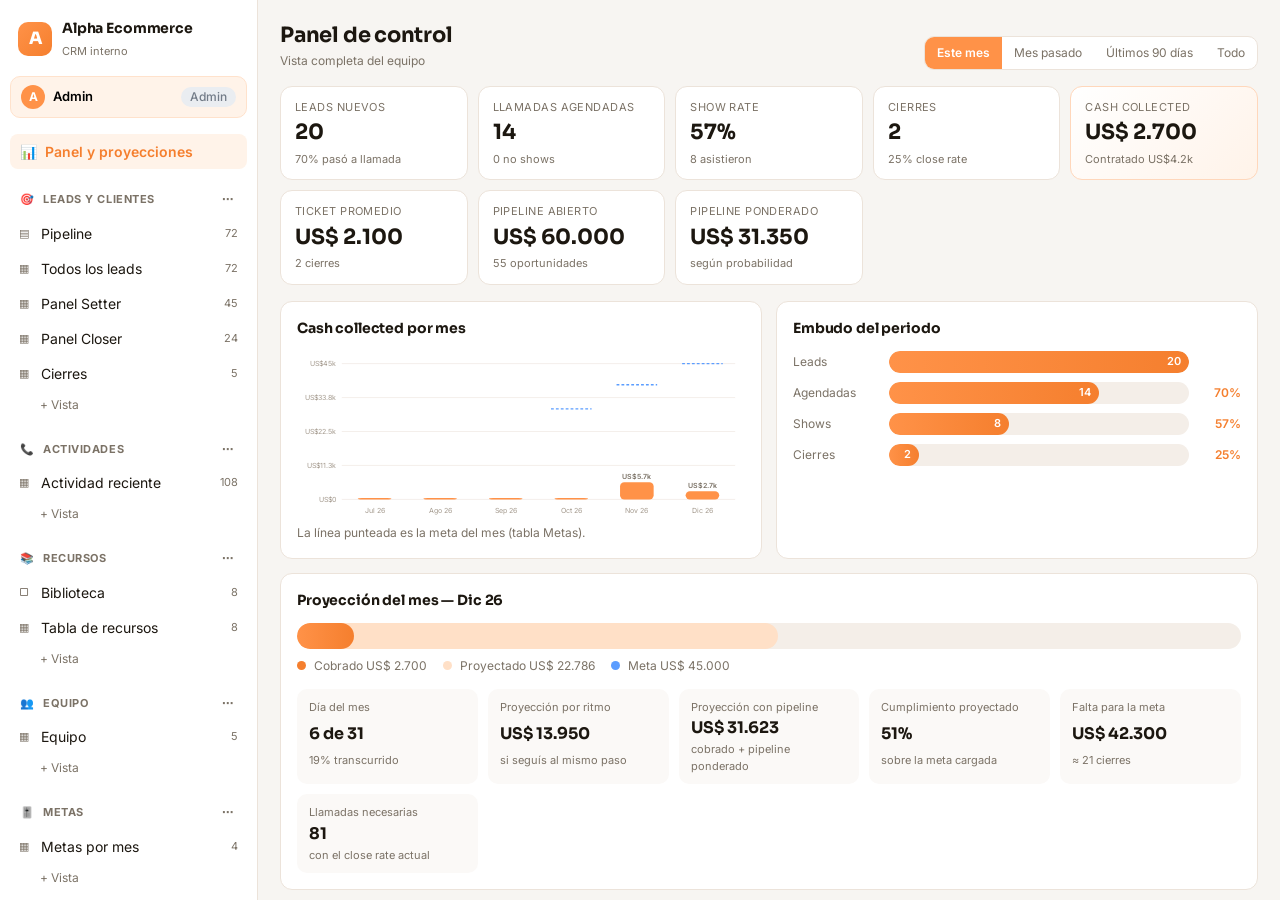
==== app/index.html @ f332f680 "Agregar Alpha CRM: panel interno tipo Airtable en /app Aplicación web estática (sin build, sin backe" ====
<!DOCTYPE html>
<html lang="es">
<head>
  <meta charset="UTF-8" />
  <meta name="viewport" content="width=device-width, initial-scale=1.0" />
  <title>Alpha CRM — Panel interno</title>
  <meta name="description" content="CRM interno de Alpha Ecommerce: leads, pipeline de setters y closers, recursos, métricas y proyecciones." />
  <meta name="robots" content="noindex" />
  <link rel="icon" href="data:image/svg+xml,%3Csvg xmlns='http://www.w3.org/2000/svg' viewBox='0 0 100 100'%3E%3Crect width='100' height='100' rx='22' fill='%23ff9248'/%3E%3Ctext x='50' y='70' font-size='62' font-family='sans-serif' font-weight='bold' text-anchor='middle' fill='white'%3EA%3C/text%3E%3C/svg%3E" />
  <link rel="preconnect" href="https://fonts.googleapis.com" />
  <link rel="preconnect" href="https://fonts.gstatic.com" crossorigin />
  <link href="https://fonts.googleapis.com/css2?family=Sora:wght@400;600;700;800&family=Inter:wght@400;500;600&display=swap" rel="stylesheet" />
  <link rel="stylesheet" href="assets/css/app.css" />
</head>
<body>

  <aside class="side" id="sidebar"></aside>
  <div class="side-scrim" id="sideScrim"></div>

  <main class="main">
    <div id="viewHead"></div>
    <div id="viewToolbar"></div>
    <div class="view-body" id="viewBody"></div>
  </main>

  <div class="toast-host" id="toastHost"></div>

  <script src="assets/js/utils.js"></script>
  <script src="assets/js/schema.js"></script>
  <script src="assets/js/seed.js"></script>
  <script src="assets/js/store.js"></script>
  <script src="assets/js/ui.js"></script>
  <script src="assets/js/fields.js"></script>
  <script src="assets/js/field-editor.js"></script>
  <script src="assets/js/record-card.js"></script>
  <script src="assets/js/grid.js"></script>
  <script src="assets/js/kanban.js"></script>
  <script src="assets/js/gallery.js"></script>
  <script src="assets/js/toolbar.js"></script>
  <script src="assets/js/metrics.js"></script>
  <script src="assets/js/dashboard.js"></script>
  <script src="assets/js/cloud.js"></script>
  <script src="assets/js/app.js"></script>
</body>
</html>
---- app/assets/css/app.css ----
/* ===================================================================
   Alpha CRM — estilos. Paleta naranja/blanco de Alpha Ecommerce.
   =================================================================== */

:root {
  --bg: #f7f5f2;
  --panel: #ffffff;
  --line: #ece3da;
  --line-soft: #f4eee8;
  --text: #1c1710;
  --muted: #7b7266;
  --brand: #ff9248;
  --brand-dark: #f57f2e;
  --brand-soft: #fff3e9;
  --ok: #3ec9a7;
  --warn: #fb7185;
  --wa: #25d366;
  --r: 12px;
  --shadow: 0 10px 30px -18px rgba(28, 23, 16, 0.4);
  --side-w: 258px;
}

* { box-sizing: border-box; margin: 0; padding: 0; }

body {
  font-family: 'Inter', system-ui, sans-serif;
  background: var(--bg);
  color: var(--text);
  font-size: 14px;
  line-height: 1.5;
  -webkit-font-smoothing: antialiased;
  display: flex;
  min-height: 100vh;
}
body.is-locked { overflow: hidden; }
body.is-resizing { cursor: col-resize; user-select: none; }

h1, h2, h3, h4, strong { font-family: 'Sora', sans-serif; letter-spacing: -0.01em; }
.muted { color: var(--muted); }
.small { font-size: 12px; }
.pos { color: #14a37f; font-weight: 600; }
.neg { color: #e05260; font-weight: 600; }

/* ================= barra lateral ================= */

.side {
  width: var(--side-w);
  flex: 0 0 var(--side-w);
  background: #fff;
  border-right: 1px solid var(--line);
  padding: 14px 10px 10px;
  display: flex;
  flex-direction: column;
  gap: 4px;
  overflow-y: auto;
  position: sticky;
  top: 0;
  height: 100vh;
}

.side__brand { display: flex; align-items: center; gap: 10px; padding: 4px 8px 12px; }
.side__logo {
  width: 34px; height: 34px; border-radius: 10px;
  background: linear-gradient(135deg, var(--brand), var(--brand-dark));
  color: #fff; font-family: 'Sora'; font-weight: 800;
  display: grid; place-items: center; font-size: 17px;
}
.side__brand strong { display: block; font-size: 14px; }
.side__sub { font-size: 11px; color: var(--muted); }

.side__user {
  display: flex; align-items: center; gap: 8px;
  background: var(--brand-soft); border: 1px solid #ffe2cc;
  border-radius: 10px; padding: 8px 10px; cursor: pointer;
  margin-bottom: 8px; width: 100%; text-align: left; font: inherit;
}
.side__user:hover { border-color: var(--brand); }
.side__user-name { flex: 1; font-weight: 600; font-size: 13px; overflow: hidden; text-overflow: ellipsis; white-space: nowrap; }
.avatar {
  width: 24px; height: 24px; border-radius: 50%; background: var(--brand); color: #fff;
  display: grid; place-items: center; font-size: 12px; font-weight: 700;
}

.side__group { margin-top: 10px; }
.side__group-head {
  display: flex; align-items: center; gap: 7px;
  padding: 6px 8px; font-size: 11px; font-weight: 700;
  text-transform: uppercase; letter-spacing: 0.05em; color: var(--muted);
}
.side__group-name { flex: 1; overflow: hidden; text-overflow: ellipsis; white-space: nowrap; }
.side__more, .side__add {
  background: none; border: none; cursor: pointer; color: var(--muted);
  font: inherit; border-radius: 6px; padding: 2px 6px;
}
.side__more:hover { background: var(--line-soft); color: var(--text); }

.side__item {
  display: flex; align-items: center; gap: 8px; width: 100%;
  background: none; border: none; cursor: pointer; font: inherit;
  padding: 7px 9px; border-radius: 8px; text-align: left; color: var(--text);
}
.side__item:hover { background: var(--line-soft); }
.side__item.is-on { background: var(--brand-soft); color: var(--brand-dark); font-weight: 600; }
.side__item--dash { margin-top: 4px; font-weight: 600; }
.side__ico { width: 18px; text-align: center; }
.side__vico { width: 14px; color: var(--muted); font-size: 11px; }
.side__count { margin-left: auto; font-size: 11px; color: var(--muted); }
.side__add { font-size: 12px; padding: 5px 9px 5px 30px; text-align: left; width: 100%; }
.side__add:hover { color: var(--brand-dark); }
.side__add--table { margin-top: 12px; padding-left: 12px; border-top: 1px solid var(--line-soft); padding-top: 12px; }

.side__foot { margin-top: auto; padding-top: 12px; display: grid; gap: 4px; }
.side__foot-btn {
  background: none; border: 1px solid var(--line); border-radius: 8px;
  padding: 7px 10px; cursor: pointer; font: inherit; font-size: 12px;
  text-align: left; color: var(--muted);
}
.side__foot-btn:hover { border-color: var(--brand); color: var(--text); }
.side__foot-btn.is-ok { color: #14a37f; border-color: #bdead9; }
.side__foot-btn.is-warn { color: #e05260; border-color: #ffd2d7; }

.side-scrim { display: none; }

/* ================= área principal ================= */

.main { flex: 1; min-width: 0; display: flex; flex-direction: column; height: 100vh; overflow: hidden; }

.view-head {
  display: flex; align-items: center; gap: 10px;
  padding: 12px 18px; background: #fff; border-bottom: 1px solid var(--line);
}
.view-head__ico { font-size: 18px; }
.view-head__table { font-size: 12px; color: var(--muted); }
.view-title {
  font-family: 'Sora'; font-weight: 700; font-size: 17px; border: 1px solid transparent;
  background: none; padding: 4px 8px; border-radius: 8px; color: var(--text); min-width: 120px;
}
.view-title:hover { border-color: var(--line); }
.view-title:focus { outline: none; border-color: var(--brand); background: #fff; }
.burger { display: none; background: none; border: none; font-size: 18px; cursor: pointer; }
.view-head--dash { display: none; }

.view-body { flex: 1; overflow: auto; padding: 0; }
body.is-dash .view-body { padding: 20px 22px 40px; }

/* ================= toolbar ================= */

.toolbar {
  display: flex; align-items: center; gap: 6px; flex-wrap: wrap;
  padding: 8px 18px; background: #fff; border-bottom: 1px solid var(--line);
}
.toolbar__spacer { flex: 1; }
.tbtn {
  display: inline-flex; align-items: center; gap: 5px;
  background: #fff; border: 1px solid var(--line); border-radius: 8px;
  padding: 6px 10px; font: inherit; font-size: 13px; cursor: pointer; color: var(--text);
}
.tbtn:hover { border-color: var(--brand); }
.tbtn.is-on { background: var(--brand-soft); border-color: #ffd7bb; color: var(--brand-dark); }
.tbtn__n {
  background: var(--brand); color: #fff; border-radius: 99px;
  font-size: 11px; padding: 0 6px; line-height: 16px;
}
.tbtn--primary { background: var(--brand); border-color: var(--brand); color: #fff; font-weight: 600; }
.tbtn--primary:hover { background: var(--brand-dark); border-color: var(--brand-dark); }
.tbtn--type { font-weight: 600; }
.tsearch {
  border: 1px solid var(--line); border-radius: 8px; padding: 6px 10px;
  font: inherit; font-size: 13px; min-width: 180px;
}
.tsearch:focus { outline: none; border-color: var(--brand); }

/* ================= grilla ================= */

.grid-wrap { overflow: auto; background: #fff; }
.grid { border-collapse: separate; border-spacing: 0; width: max-content; min-width: 100%; }

.grid th, .grid td {
  border-right: 1px solid var(--line-soft);
  border-bottom: 1px solid var(--line-soft);
  padding: 0 10px; height: 34px; text-align: left; vertical-align: middle;
  font-weight: 400; font-size: 13px;
  white-space: nowrap; overflow: hidden; text-overflow: ellipsis; max-width: 0;
}
.grid thead th {
  position: sticky; top: 0; z-index: 3;
  background: #fbf9f7; font-weight: 600; font-size: 12px; color: #4b4339;
  border-bottom: 1px solid var(--line);
}
.gh { position: relative; }
.gh__ico { color: var(--muted); margin-right: 5px; font-size: 11px; }
.gh__name { }
.gh__sort { color: var(--brand-dark); margin-left: 4px; }
.gh__menu {
  position: absolute; right: 6px; top: 50%; transform: translateY(-50%);
  background: none; border: none; cursor: pointer; color: var(--muted);
  opacity: 0; padding: 2px 4px; border-radius: 4px; font-size: 11px;
}
.gh:hover .gh__menu { opacity: 1; }
.gh__menu:hover { background: var(--line); color: var(--text); }
.gh__resize {
  position: absolute; right: -3px; top: 0; width: 7px; height: 100%;
  cursor: col-resize; z-index: 4;
}
.gh__resize:hover { background: var(--brand); opacity: 0.35; }
.gh--add { background: #fbf9f7; }
.gh__add { background: none; border: none; color: var(--muted); cursor: pointer; font: inherit; font-size: 12px; }
.gh__add:hover { color: var(--brand-dark); }

.gutter {
  position: sticky; left: 0; z-index: 2; background: #fff;
  border-right: 1px solid var(--line); text-align: center;
  color: var(--muted); font-size: 11px; padding: 0 4px;
}
.grid thead .gutter { z-index: 4; background: #fbf9f7; }
.gutter__check { display: none; }
.gutter__expand {
  display: none; background: none; border: none; cursor: pointer;
  color: var(--muted); font-size: 12px;
}
.grow:hover .gutter__n { display: none; }
.grow:hover .gutter__check { display: inline-block; }
.grow:hover .gutter__expand { display: inline-block; }
.grow:hover .gutter__expand:hover { color: var(--brand-dark); }
.grow:hover td { background: #fffdfb; }
.grow.is-checked td { background: var(--brand-soft); }

.gcell { cursor: default; position: relative; }
.gcell.is-sel { box-shadow: inset 0 0 0 2px var(--brand); border-radius: 2px; }
.gcell--new { color: var(--muted); cursor: pointer; }
.grow--new:hover td { background: var(--brand-soft); color: var(--brand-dark); }
.gutter__plus { color: var(--brand); font-weight: 700; }

.cell-input, .cell-area {
  width: 100%; border: none; outline: none; font: inherit; font-size: 13px;
  background: #fff; padding: 0; color: var(--text);
}
.cell-area { padding: 8px; border-radius: 8px; resize: vertical; min-width: 320px; }
.cell-link { color: var(--brand-dark); text-decoration: none; }
.cell-link:hover { text-decoration: underline; }
.cell-long { color: #4b4339; }
.num { font-variant-numeric: tabular-nums; }

.grid tfoot td {
  position: sticky; bottom: 0; background: #fbf9f7; z-index: 2;
  font-size: 11px; color: var(--muted); border-top: 1px solid var(--line);
}

.grow-group__cell {
  background: #fdf7f2 !important; font-weight: 600; cursor: pointer;
  border-bottom: 1px solid var(--line) !important; white-space: nowrap;
}
.grow-group__caret { color: var(--brand-dark); margin-right: 6px; }
.grow-group__count { color: var(--muted); font-weight: 400; margin-left: 10px; font-size: 12px; }
.grow-group__sum { color: var(--brand-dark); margin-left: 12px; font-size: 12px; }

.chip {
  display: inline-block; background: color-mix(in srgb, var(--chip) 20%, #fff);
  color: color-mix(in srgb, var(--chip) 70%, #241c14);
  border-radius: 99px; padding: 1px 9px; font-size: 12px; font-weight: 500;
  white-space: nowrap; max-width: 100%; overflow: hidden; text-overflow: ellipsis;
}
.chip--link { --chip: #5b9dff; }
.chip--btn { border: 1px solid transparent; cursor: pointer; font: inherit; font-size: 12px; opacity: 0.55; }
.chip--btn.is-on { opacity: 1; border-color: color-mix(in srgb, var(--chip) 60%, #fff); }

.check {
  display: inline-grid; place-items: center; width: 17px; height: 17px;
  border: 1.5px solid var(--line); border-radius: 5px; color: #fff; font-size: 11px;
}
.check.is-on { background: var(--ok); border-color: var(--ok); }
.stars { color: var(--line); letter-spacing: 1px; cursor: pointer; }
.stars .star.is-on { color: #f2c14e; }
.stars--big { font-size: 20px; }

.bulkbar {
  position: sticky; bottom: 14px; margin: 14px auto 0; width: max-content;
  display: flex; align-items: center; gap: 10px;
  background: #241c14; color: #fff; border-radius: 99px; padding: 8px 14px;
  box-shadow: var(--shadow); font-size: 13px; z-index: 5;
}
.bulkbar .btn2 { background: rgba(255,255,255,0.12); border-color: transparent; color: #fff; }
.bulkbar .btn2:hover { background: rgba(255,255,255,0.22); }

.empty { padding: 40px; text-align: center; color: var(--muted); display: grid; gap: 12px; justify-items: center; }

/* ================= kanban ================= */

.kanban { display: flex; gap: 12px; padding: 16px; align-items: flex-start; overflow-x: auto; min-height: 100%; }
.kcol {
  background: #fff; border: 1px solid var(--line); border-radius: var(--r);
  width: 260px; flex: 0 0 260px; padding: 10px; display: flex; flex-direction: column; gap: 8px;
  max-height: calc(100vh - 160px);
}
.kcol.is-over { border-color: var(--brand); background: var(--brand-soft); }
.kcol__head { display: flex; align-items: center; gap: 6px; }
.kcol__count { color: var(--muted); font-size: 12px; }
.kcol__sum { margin-left: auto; font-size: 12px; font-weight: 600; color: var(--brand-dark); }
.kcol__list { display: grid; gap: 8px; overflow-y: auto; }
.kcol__add {
  background: none; border: 1px dashed var(--line); border-radius: 8px;
  padding: 6px; cursor: pointer; color: var(--muted); font: inherit; font-size: 12px;
}
.kcol__add:hover { border-color: var(--brand); color: var(--brand-dark); }

.kcard {
  background: #fff; border: 1px solid var(--line); border-radius: 10px;
  padding: 9px 10px; cursor: pointer; box-shadow: 0 1px 2px rgba(28,23,16,0.05);
}
.kcard:hover { border-color: var(--brand); }
.kcard.is-dragging { opacity: 0.4; }
.kcard__title { font-weight: 600; font-size: 13px; margin-bottom: 5px; }
.kcard__meta { display: flex; flex-wrap: wrap; gap: 4px; font-size: 11px; color: var(--muted); }
.kcard__bit { max-width: 100%; overflow: hidden; text-overflow: ellipsis; white-space: nowrap; }

/* ================= galería ================= */

.gallery {
  display: grid; gap: 14px; padding: 18px;
  grid-template-columns: repeat(auto-fill, minmax(255px, 1fr));
}
.gcard {
  background: #fff; border: 1px solid var(--line); border-radius: var(--r);
  padding: 14px; display: flex; flex-direction: column; gap: 8px;
}
.gcard.is-star { border-color: #ffd7bb; box-shadow: 0 6px 20px -14px rgba(255,146,72,0.7); }
.gcard__head { display: flex; align-items: flex-start; gap: 8px; }
.gcard__title { font-size: 14px; flex: 1; }
.gcard__star { color: var(--brand); }
.gcard__chips { display: flex; gap: 5px; flex-wrap: wrap; }
.gcard__desc { color: var(--muted); font-size: 13px; }
.gcard__foot { margin-top: auto; display: flex; gap: 8px; align-items: center; }
.gcard--new {
  border-style: dashed; color: var(--muted); cursor: pointer; font: inherit;
  align-items: center; justify-content: center; min-height: 120px;
}
.gcard--new:hover { border-color: var(--brand); color: var(--brand-dark); }

/* ================= dashboard ================= */

.dash-head { display: flex; align-items: flex-end; gap: 16px; flex-wrap: wrap; margin-bottom: 16px; }
.dash-title { font-size: 21px; }
.seg { display: flex; background: #fff; border: 1px solid var(--line); border-radius: 10px; overflow: hidden; margin-left: auto; }
.seg__btn { background: none; border: none; padding: 7px 12px; cursor: pointer; font: inherit; font-size: 12px; color: var(--muted); }
.seg__btn.is-on { background: var(--brand); color: #fff; font-weight: 600; }

.kpis { display: grid; gap: 10px; grid-template-columns: repeat(auto-fit, minmax(165px, 1fr)); margin-bottom: 16px; }
.kpi {
  background: #fff; border: 1px solid var(--line); border-radius: var(--r);
  padding: 12px 14px; display: grid; gap: 2px;
}
.kpi--strong { background: linear-gradient(135deg, #fff, var(--brand-soft)); border-color: #ffd7bb; }
.kpi__label { font-size: 11px; color: var(--muted); text-transform: uppercase; letter-spacing: 0.04em; }
.kpi__value { font-family: 'Sora'; font-size: 21px; font-weight: 700; }
.kpi__hint { font-size: 11px; color: var(--muted); }

.dash-grid { display: grid; gap: 14px; grid-template-columns: repeat(auto-fit, minmax(330px, 1fr)); margin-bottom: 14px; }
.panel { background: #fff; border: 1px solid var(--line); border-radius: var(--r); padding: 16px; }
.panel--wide { margin-bottom: 14px; }
.panel__title { font-size: 14px; margin-bottom: 12px; }

.chart svg { width: 100%; height: auto; }
.ch-grid { stroke: #f0e9e2; stroke-width: 1; }
.ch-axis, .ch-label { fill: #a49a8e; font-size: 10px; font-family: 'Inter', sans-serif; }
.ch-value { fill: #7b7266; font-size: 10px; font-family: 'Inter', sans-serif; font-weight: 600; }
.ch-bar { fill: #ff9248; }
.ch-bar:hover { fill: #f57f2e; }
.ch-meta { stroke: #5b9dff; stroke-width: 2; stroke-dasharray: 4 3; }

.funnel { display: grid; gap: 9px; }
.funnel__row { display: grid; grid-template-columns: 88px 1fr 44px; align-items: center; gap: 8px; }
.funnel__label { font-size: 12px; color: var(--muted); }
.funnel__track { background: var(--line-soft); border-radius: 99px; height: 22px; overflow: hidden; }
.funnel__bar {
  background: linear-gradient(90deg, var(--brand), var(--brand-dark)); height: 100%;
  border-radius: 99px; color: #fff; font-size: 11px; font-weight: 600;
  display: flex; align-items: center; justify-content: flex-end; padding-right: 8px;
}
.funnel__conv { font-size: 12px; color: var(--brand-dark); font-weight: 600; text-align: right; }

.goal { margin-bottom: 14px; }
.goal__track { position: relative; height: 26px; background: var(--line-soft); border-radius: 99px; overflow: hidden; }
.goal__fill { position: absolute; inset: 0 auto 0 0; background: linear-gradient(90deg, var(--brand), var(--brand-dark)); border-radius: 99px; z-index: 2; }
.goal__proj { position: absolute; inset: 0 auto 0 0; background: #ffe0c7; border-radius: 99px; z-index: 1; }
.goal__legend { display: flex; gap: 16px; flex-wrap: wrap; margin-top: 8px; font-size: 12px; color: var(--muted); }
.dot { display: inline-block; width: 9px; height: 9px; border-radius: 50%; margin-right: 5px; }
.dot--fill { background: var(--brand-dark); }
.dot--proj { background: #ffe0c7; }
.dot--meta { background: #5b9dff; }

.proj-grid { display: grid; gap: 10px; grid-template-columns: repeat(auto-fit, minmax(160px, 1fr)); }
.proj { background: #fbf9f7; border-radius: 10px; padding: 10px 12px; display: grid; gap: 1px; }
.proj__label { font-size: 11px; color: var(--muted); }
.proj__value { font-family: 'Sora'; font-weight: 700; font-size: 16px; }
.proj__hint { font-size: 11px; color: var(--muted); }

.mini { width: 100%; border-collapse: collapse; font-size: 13px; }
.mini th, .mini td { text-align: left; padding: 7px 6px; border-bottom: 1px solid var(--line-soft); }
.mini th { font-size: 11px; color: var(--muted); text-transform: uppercase; letter-spacing: 0.04em; font-weight: 600; }

.dist { display: grid; gap: 8px; }
.dist__row { display: grid; grid-template-columns: 96px 1fr 62px; align-items: center; gap: 8px; }
.dist__label { font-size: 12px; overflow: hidden; text-overflow: ellipsis; white-space: nowrap; }
.dist__track { background: var(--line-soft); border-radius: 99px; height: 10px; overflow: hidden; }
.dist__bar { height: 100%; border-radius: 99px; background: var(--chip, var(--brand)); }
.dist__n { font-size: 11px; color: var(--muted); text-align: right; }

/* ================= modales, popovers, formularios ================= */

.modal {
  position: fixed; inset: 0; background: rgba(28, 23, 16, 0.35);
  display: grid; place-items: center; z-index: 100; padding: 18px;
  backdrop-filter: blur(2px);
}
.modal__card {
  background: #fff; border-radius: 16px; width: min(520px, 100%);
  max-height: 88vh; display: flex; flex-direction: column; box-shadow: 0 30px 70px -30px rgba(0,0,0,0.5);
}
.modal__card--wide { width: min(760px, 100%); }
.modal__head { display: flex; align-items: center; gap: 10px; padding: 16px 18px; border-bottom: 1px solid var(--line-soft); }
.modal__title { font-size: 16px; flex: 1; }
.modal__body { padding: 16px 18px; overflow-y: auto; }
.modal__foot { display: flex; justify-content: flex-end; gap: 8px; padding: 12px 18px; border-top: 1px solid var(--line-soft); flex-wrap: wrap; }

.icon-btn {
  background: none; border: none; cursor: pointer; color: var(--muted);
  font-size: 18px; line-height: 1; padding: 2px 6px; border-radius: 6px;
}
.icon-btn:hover { background: var(--line-soft); color: var(--text); }

.btn2 {
  background: #fff; border: 1px solid var(--line); border-radius: 8px;
  padding: 7px 12px; font: inherit; font-size: 13px; cursor: pointer; color: var(--text);
  text-decoration: none; display: inline-flex; align-items: center; gap: 6px;
}
.btn2:hover { border-color: var(--brand); }
.btn2--primary { background: var(--brand); border-color: var(--brand); color: #fff; font-weight: 600; }
.btn2--primary:hover { background: var(--brand-dark); }
.btn2--danger { color: #e05260; border-color: #ffd2d7; }
.btn2--danger:hover { background: #fff2f3; }
.btn2--wa { background: var(--wa); border-color: var(--wa); color: #fff; font-weight: 600; }

.frow { display: grid; gap: 4px; margin-bottom: 12px; }
.frow__label { font-size: 12px; color: var(--muted); font-weight: 600; }
.frow__hint { font-size: 11px; color: var(--muted); }
.inp {
  border: 1px solid var(--line); border-radius: 8px; padding: 8px 10px;
  font: inherit; font-size: 13px; width: 100%; background: #fff; color: var(--text);
}
.inp:focus { outline: none; border-color: var(--brand); }
.inp--sm { padding: 5px 8px; font-size: 12px; width: auto; min-width: 110px; }
.inp-check { width: 17px; height: 17px; accent-color: var(--brand); }
.multi { display: flex; flex-wrap: wrap; gap: 5px; }

.card-wrap { display: grid; gap: 14px; }
.card-form { display: grid; gap: 10px; grid-template-columns: repeat(auto-fit, minmax(215px, 1fr)); }
.quick { display: flex; gap: 8px; flex-wrap: wrap; }

.acts { border-top: 1px solid var(--line-soft); padding-top: 12px; display: grid; gap: 7px; }
.acts__title { font-size: 13px; }
.act {
  display: grid; grid-template-columns: 108px 90px 1fr auto auto;
  align-items: center; gap: 8px; font-size: 12px;
  border-bottom: 1px solid var(--line-soft); padding-bottom: 6px;
}
.act__date { color: var(--muted); }
.act__text { overflow: hidden; text-overflow: ellipsis; white-space: nowrap; }
.act__who { color: var(--muted); }
.acts__new { display: flex; gap: 6px; flex-wrap: wrap; align-items: center; margin-top: 6px; }
.acts__new .inp--sm:nth-child(3) { flex: 1; min-width: 180px; }

.popover {
  position: fixed; z-index: 200; background: #fff; border: 1px solid var(--line);
  border-radius: 12px; box-shadow: 0 20px 45px -20px rgba(28,23,16,0.45);
  padding: 8px; max-width: min(430px, 94vw); max-height: 70vh; overflow: auto;
}
.menu { display: grid; gap: 1px; min-width: 190px; }
.menu__item {
  display: flex; align-items: center; gap: 9px; background: none; border: none;
  cursor: pointer; font: inherit; font-size: 13px; text-align: left;
  padding: 7px 9px; border-radius: 7px; color: var(--text); width: 100%;
}
.menu__item:hover { background: var(--line-soft); }
.menu__item.is-active { background: var(--brand-soft); color: var(--brand-dark); font-weight: 600; }
.menu__item--danger { color: #e05260; }
.menu__ico { width: 16px; text-align: center; font-size: 12px; }
.menu__sep { height: 1px; background: var(--line-soft); margin: 4px 0; }

.pop-select { min-width: 230px; display: grid; gap: 6px; }
.pop-search { border: 1px solid var(--line); border-radius: 8px; padding: 6px 9px; font: inherit; font-size: 13px; }
.pop-search:focus { outline: none; border-color: var(--brand); }
.pop-list { display: grid; gap: 2px; max-height: 260px; overflow-y: auto; }
.pop-opt {
  display: flex; align-items: center; gap: 8px; background: none; border: none;
  cursor: pointer; font: inherit; font-size: 13px; text-align: left;
  padding: 5px 7px; border-radius: 7px; width: 100%;
}
.pop-opt:hover { background: var(--line-soft); }
.pop-opt.is-on { background: var(--brand-soft); }
.pop-opt__tick { margin-left: auto; color: var(--brand-dark); }
.pop-opt--new { color: var(--brand-dark); font-weight: 600; }

.pop-panel { min-width: 300px; display: grid; gap: 8px; }
.pop-panel__title { font-size: 12px; color: var(--muted); font-weight: 600; }
.pop-panel__foot { display: flex; gap: 6px; padding-top: 4px; border-top: 1px solid var(--line-soft); }
.flt { display: flex; align-items: center; gap: 6px; flex-wrap: wrap; }
.flt__lead { font-size: 12px; color: var(--muted); width: 38px; }
.flt__multi { display: flex; gap: 4px; flex-wrap: wrap; max-width: 100%; }
.fswitch { display: flex; align-items: center; gap: 8px; padding: 4px 6px; border-radius: 7px; cursor: pointer; font-size: 13px; }
.fswitch:hover { background: var(--line-soft); }
.fswitch__ico { color: var(--muted); width: 14px; font-size: 11px; }
.fswitch input { accent-color: var(--brand); }

.editor-box { display: grid; gap: 8px; }
.editor-box__foot { display: flex; align-items: center; justify-content: space-between; gap: 10px; }

.fe-extra { display: grid; gap: 8px; }
.fe-opts { display: grid; gap: 5px; }
.fe-opt { display: flex; align-items: center; gap: 6px; }
.fe-color { width: 30px; height: 28px; border: 1px solid var(--line); border-radius: 6px; padding: 0; background: none; cursor: pointer; }

.help { background: #fbf9f7; border-radius: 10px; padding: 10px 12px; font-size: 13px; }
.help summary { cursor: pointer; font-weight: 600; }
.help__list { margin: 10px 0 0 18px; display: grid; gap: 8px; }
.help pre {
  background: #241c14; color: #ffd7bb; padding: 10px; border-radius: 8px;
  font-size: 11px; overflow-x: auto; margin-top: 6px; white-space: pre;
}

.toast-host { position: fixed; bottom: 18px; left: 50%; transform: translateX(-50%); display: grid; gap: 8px; z-index: 300; }
.toast {
  background: #241c14; color: #fff; padding: 9px 16px; border-radius: 99px;
  font-size: 13px; box-shadow: var(--shadow); transition: opacity 0.3s, transform 0.3s;
}
.toast--warn { background: #e05260; }
.toast.is-out { opacity: 0; transform: translateY(8px); }

/* ================= responsive ================= */

@media (max-width: 860px) {
  .side {
    position: fixed; left: 0; top: 0; z-index: 60; transform: translateX(-100%);
    transition: transform 0.2s ease; box-shadow: var(--shadow);
  }
  body.is-side-open .side { transform: none; }
  body.is-side-open .side-scrim { display: block; position: fixed; inset: 0; background: rgba(28,23,16,0.35); z-index: 55; }
  .burger { display: inline-block; }
  .view-head--dash { display: flex; }
  .card-form { grid-template-columns: 1fr; }
  .act { grid-template-columns: 1fr auto; }
  .act__date, .act__who { font-size: 11px; }
}
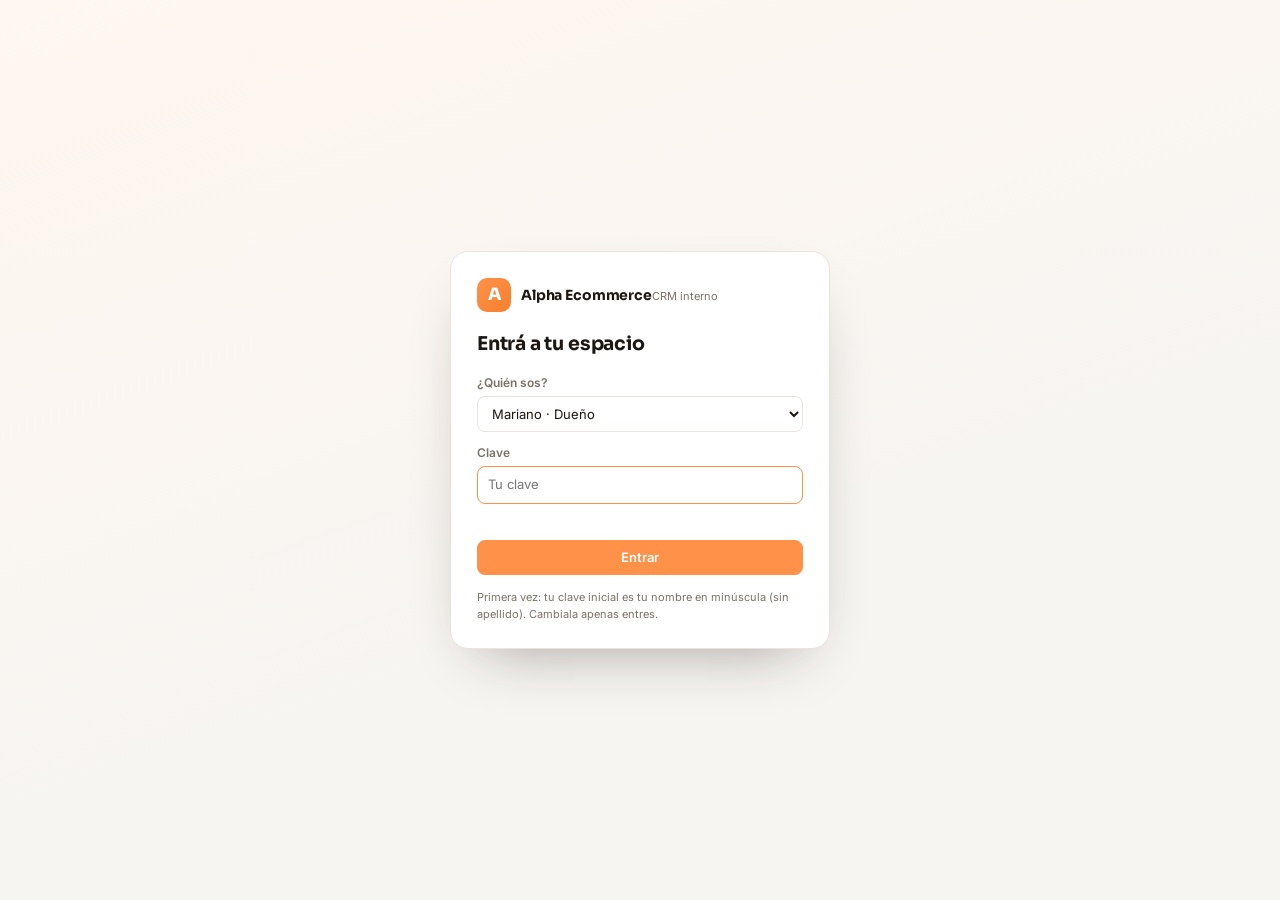
==== commit 2baf7245: "Agregar cuentas por usuario, facturación, alumnos, contenido y tareas Ingreso por persona y espacios" ====
--- a/app/index.html
+++ b/app/index.html
@@ -14,6 +14,8 @@
 </head>
 <body>
 
+  <div id="authHost"></div>
+
   <aside class="side" id="sidebar"></aside>
   <div class="side-scrim" id="sideScrim"></div>
 
@@ -28,8 +30,11 @@
   <script src="assets/js/utils.js"></script>
   <script src="assets/js/schema.js"></script>
   <script src="assets/js/seed.js"></script>
+  <script src="assets/js/datos-alpha.js"></script>
   <script src="assets/js/store.js"></script>
   <script src="assets/js/ui.js"></script>
+  <script src="assets/js/auth.js"></script>
+  <script src="assets/js/perms.js"></script>
   <script src="assets/js/fields.js"></script>
   <script src="assets/js/field-editor.js"></script>
   <script src="assets/js/record-card.js"></script>
--- a/app/assets/css/app.css
+++ b/app/assets/css/app.css
@@ -535,6 +535,57 @@
 .toast--warn { background: #e05260; }
 .toast.is-out { opacity: 0; transform: translateY(8px); }
 
+/* ================= ingreso ================= */
+
+body.is-auth .side,
+body.is-auth .main { display: none; }
+
+.auth {
+  position: fixed; inset: 0; z-index: 150;
+  display: grid; place-items: center; padding: 20px;
+  background: linear-gradient(160deg, #fff7f0, #f7f5f2 60%);
+}
+.auth__card {
+  background: #fff; border: 1px solid var(--line); border-radius: 18px;
+  padding: 26px; width: min(380px, 100%); box-shadow: 0 26px 60px -32px rgba(28,23,16,0.45);
+}
+.auth__brand { display: flex; align-items: center; gap: 10px; margin-bottom: 18px; }
+.auth__title { font-size: 19px; margin-bottom: 16px; }
+.auth__go { width: 100%; justify-content: center; margin-top: 4px; }
+.auth__error { color: #e05260; font-size: 12px; min-height: 16px; margin-bottom: 4px; }
+.auth__hint { color: var(--muted); font-size: 11px; margin-top: 14px; line-height: 1.5; }
+
+/* ================= permisos ================= */
+
+.perm { display: grid; gap: 14px; }
+.perm__rol { border: 1px solid var(--line); border-radius: 12px; padding: 12px; }
+.perm__head { display: flex; align-items: center; gap: 10px; margin-bottom: 8px; }
+.perm__tablas { display: grid; gap: 2px; grid-template-columns: repeat(auto-fit, minmax(180px, 1fr)); margin-bottom: 6px; }
+
+/* ================= tareas y cobros ================= */
+
+.task-list { display: grid; gap: 3px; }
+.task {
+  display: grid; grid-template-columns: auto 1fr auto auto; gap: 8px;
+  align-items: center; padding: 6px 4px; border-bottom: 1px solid var(--line-soft);
+  font-size: 13px; cursor: pointer;
+}
+.task:hover { background: #fbf9f7; }
+.task input { accent-color: var(--brand); width: 16px; height: 16px; }
+.task__title { overflow: hidden; text-overflow: ellipsis; white-space: nowrap; }
+.task__due { font-size: 11px; color: var(--muted); }
+.task__foot { margin-top: 10px; }
+
+.acts--pagos { border-top: 1px solid var(--line); }
+.pay-sum { display: grid; gap: 8px; grid-template-columns: repeat(auto-fit, minmax(110px, 1fr)); margin-bottom: 6px; }
+.pay-sum__item { background: #fbf9f7; border-radius: 10px; padding: 8px 10px; display: grid; gap: 1px; }
+.mini__click { cursor: pointer; }
+.mini__click:hover td { background: var(--brand-soft); }
+
+.daily { display: flex; gap: 10px; align-items: flex-end; flex-wrap: wrap; }
+.daily__field { display: grid; gap: 2px; }
+.daily__field .inp { width: 110px; }
+
 /* ================= responsive ================= */
 
 @media (max-width: 860px) {
